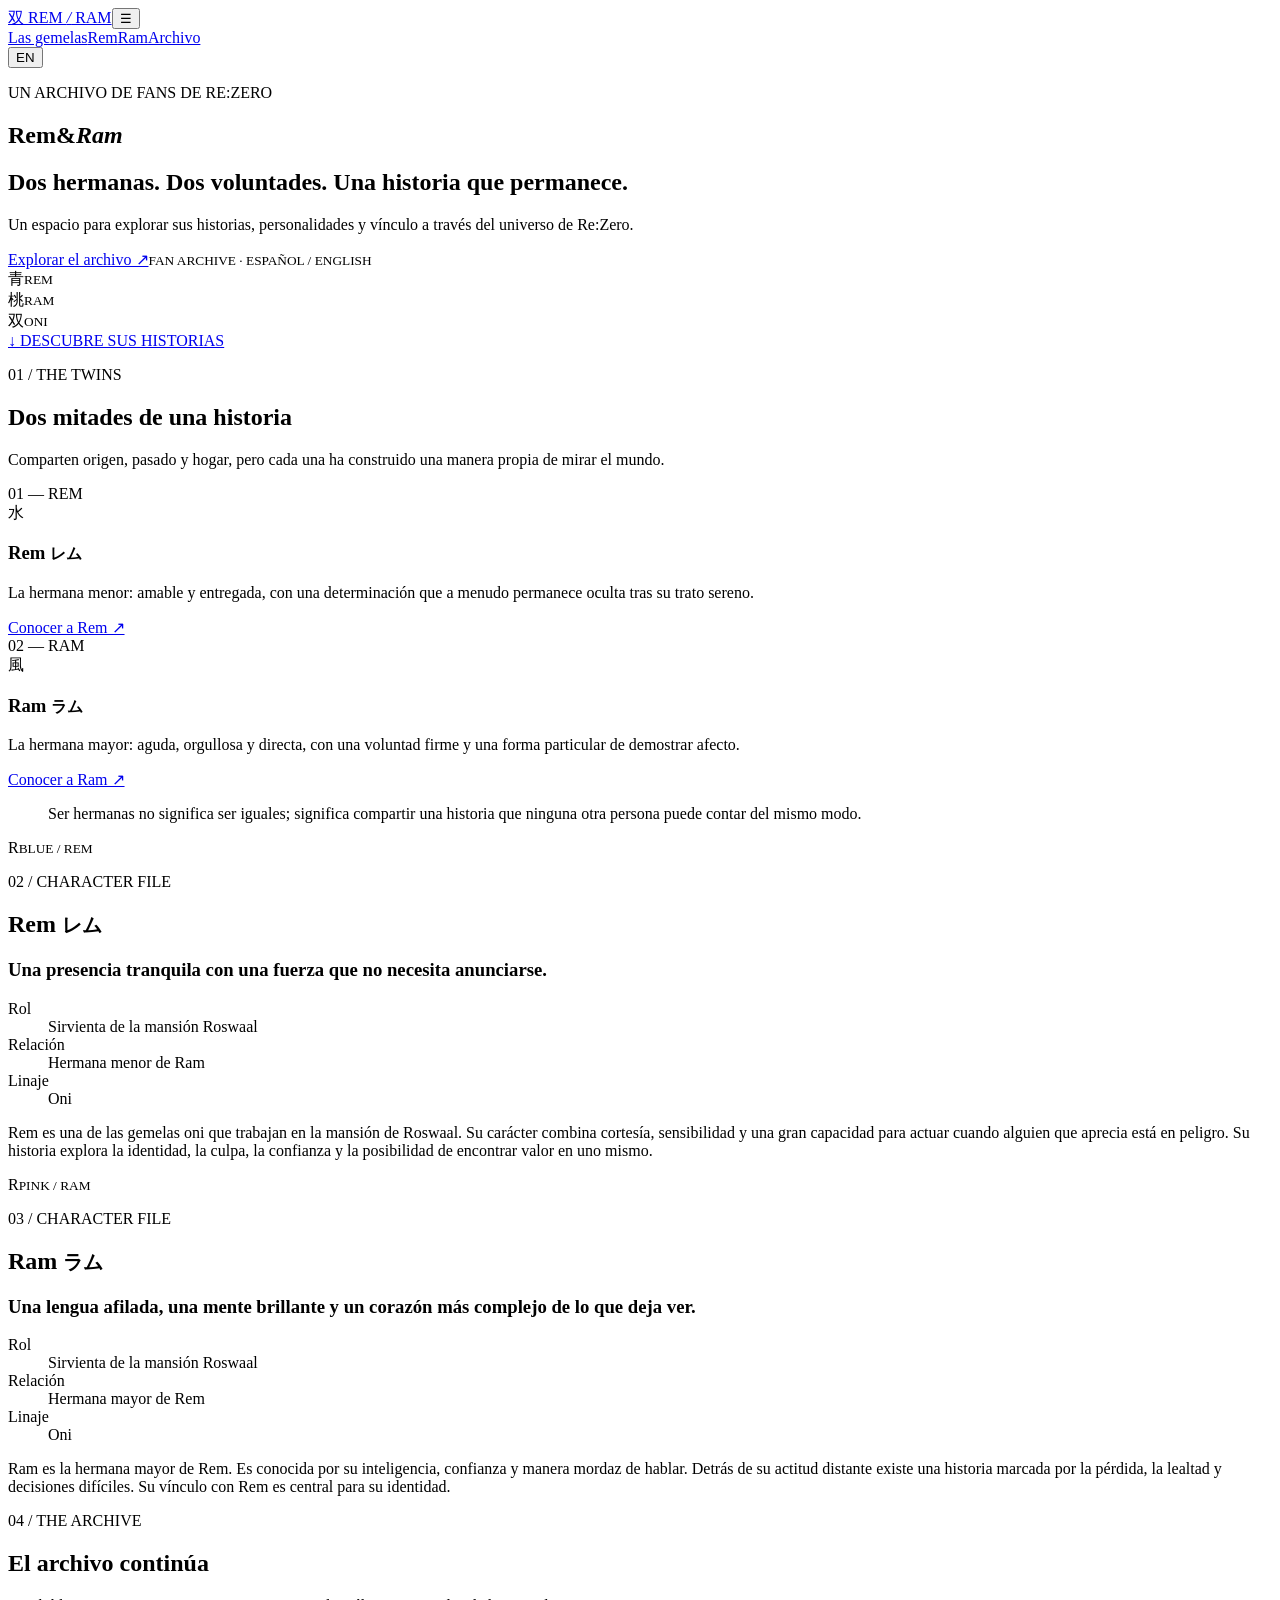
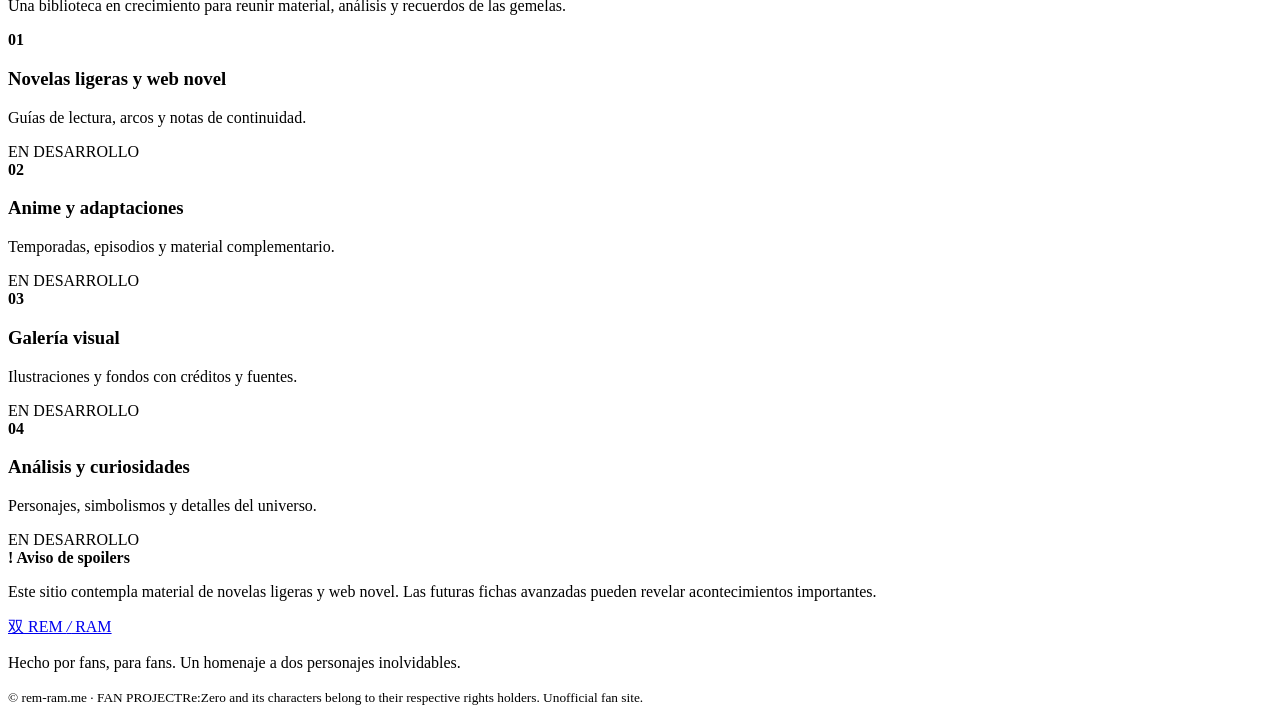
==== index.html @ db7c2905 "Build initial Rem & Ram fan archive: add index.html" ====
<!doctype html>
<html lang="es">
<head>
<meta charset="utf-8"><meta name="viewport" content="width=device-width,initial-scale=1">
<meta name="theme-color" content="#11121c"><meta name="description" content="Archivo de fans bilingüe dedicado a Rem y Ram de Re:Zero.">
<title>Rem & Ram — A Tale of Two Oni</title><link rel="stylesheet" href="assets/css/style.css">
</head>
<body>
<header class="site-header"><a class="logo" href="#inicio"><span>双</span> REM <i>/</i> RAM</a><button id="menuButton" class="menu-button" aria-expanded="false" aria-label="Abrir menú">☰</button><nav id="mainNav"><a href="#gemelas" data-es="Las gemelas" data-en="The twins">Las gemelas</a><a href="#rem">Rem</a><a href="#ram">Ram</a><a href="#archivo" data-es="Archivo" data-en="Archive">Archivo</a></nav><button id="languageButton" class="language">EN</button></header>
<main id="inicio">
<section class="hero wrap"><div class="hero-copy"><p class="eyebrow" data-es="UN ARCHIVO DE FANS DE RE:ZERO" data-en="A RE:ZERO FAN ARCHIVE">UN ARCHIVO DE FANS DE RE:ZERO</p><h1><span>Rem</span><b>&</b><em>Ram</em></h1><h2 data-es="Dos hermanas. Dos voluntades. Una historia que permanece." data-en="Two sisters. Two wills. One story that remains.">Dos hermanas. Dos voluntades. Una historia que permanece.</h2><p data-es="Un espacio para explorar sus historias, personalidades y vínculo a través del universo de Re:Zero." data-en="A place to explore their stories, personalities, and bond throughout the world of Re:Zero.">Un espacio para explorar sus historias, personalidades y vínculo a través del universo de Re:Zero.</p><a class="button" href="#gemelas" data-es="Explorar el archivo ↗" data-en="Explore the archive ↗">Explorar el archivo ↗</a><small>FAN ARCHIVE · ESPAÑOL / ENGLISH</small></div><div class="hero-art" aria-label="Composición abstracta azul y rosa"><div class="orb orb-blue">青<small>REM</small></div><div class="orb orb-pink">桃<small>RAM</small></div><div class="seal">双<small>ONI</small></div><span class="orbit"></span></div><a class="scroll" href="#gemelas">↓ <span data-es="DESCUBRE SUS HISTORIAS" data-en="DISCOVER THEIR STORIES">DESCUBRE SUS HISTORIAS</span></a></section>
<section id="gemelas" class="section wrap"><p class="eyebrow">01 / THE TWINS</p><h2 data-es="Dos mitades de una historia" data-en="Two halves of a story">Dos mitades de una historia</h2><p class="intro" data-es="Comparten origen, pasado y hogar, pero cada una ha construido una manera propia de mirar el mundo." data-en="They share an origin, a past, and a home, yet each has built her own way of seeing the world.">Comparten origen, pasado y hogar, pero cada una ha construido una manera propia de mirar el mundo.</p><div class="cards"><article class="character rem-card"><span class="number">01 — REM</span><div class="symbol">水</div><h3>Rem <small>レム</small></h3><p data-es="La hermana menor: amable y entregada, con una determinación que a menudo permanece oculta tras su trato sereno." data-en="The younger sister: kind and devoted, with a determination often hidden behind her calm manner.">La hermana menor: amable y entregada, con una determinación que a menudo permanece oculta tras su trato sereno.</p><a href="#rem" data-es="Conocer a Rem ↗" data-en="Meet Rem ↗">Conocer a Rem ↗</a></article><article class="character ram-card"><span class="number">02 — RAM</span><div class="symbol">風</div><h3>Ram <small>ラム</small></h3><p data-es="La hermana mayor: aguda, orgullosa y directa, con una voluntad firme y una forma particular de demostrar afecto." data-en="The elder sister: sharp, proud, and direct, with a firm will and a distinctive way of showing affection.">La hermana mayor: aguda, orgullosa y directa, con una voluntad firme y una forma particular de demostrar afecto.</p><a href="#ram" data-es="Conocer a Ram ↗" data-en="Meet Ram ↗">Conocer a Ram ↗</a></article></div><blockquote data-es="Ser hermanas no significa ser iguales; significa compartir una historia que ninguna otra persona puede contar del mismo modo." data-en="Being sisters does not mean being the same; it means sharing a story no one else can tell in quite the same way.">Ser hermanas no significa ser iguales; significa compartir una historia que ninguna otra persona puede contar del mismo modo.</blockquote></section>
<section id="rem" class="profile wrap"><div class="profile-art blue-art"><span>R</span><small>BLUE / REM</small></div><div><p class="eyebrow">02 / CHARACTER FILE</p><h2>Rem <small>レム</small></h2><h3 data-es="Una presencia tranquila con una fuerza que no necesita anunciarse." data-en="A quiet presence with a strength that needs no announcement.">Una presencia tranquila con una fuerza que no necesita anunciarse.</h3><dl><div><dt data-es="Rol" data-en="Role">Rol</dt><dd data-es="Sirvienta de la mansión Roswaal" data-en="Maid at the Roswaal mansion">Sirvienta de la mansión Roswaal</dd></div><div><dt data-es="Relación" data-en="Relation">Relación</dt><dd data-es="Hermana menor de Ram" data-en="Ram's younger sister">Hermana menor de Ram</dd></div><div><dt data-es="Linaje" data-en="Lineage">Linaje</dt><dd>Oni</dd></div></dl><p data-es="Rem es una de las gemelas oni que trabajan en la mansión de Roswaal. Su carácter combina cortesía, sensibilidad y una gran capacidad para actuar cuando alguien que aprecia está en peligro. Su historia explora la identidad, la culpa, la confianza y la posibilidad de encontrar valor en uno mismo." data-en="Rem is one of the oni twins working at the Roswaal mansion. Her nature combines courtesy, sensitivity, and the ability to act when someone she cares about is in danger. Her story explores identity, guilt, trust, and finding worth within oneself.">Rem es una de las gemelas oni que trabajan en la mansión de Roswaal. Su carácter combina cortesía, sensibilidad y una gran capacidad para actuar cuando alguien que aprecia está en peligro. Su historia explora la identidad, la culpa, la confianza y la posibilidad de encontrar valor en uno mismo.</p></div></section>
<section id="ram" class="profile reverse wrap"><div class="profile-art pink-art"><span>R</span><small>PINK / RAM</small></div><div><p class="eyebrow">03 / CHARACTER FILE</p><h2>Ram <small>ラム</small></h2><h3 data-es="Una lengua afilada, una mente brillante y un corazón más complejo de lo que deja ver." data-en="A sharp tongue, a brilliant mind, and a heart more complex than she lets on.">Una lengua afilada, una mente brillante y un corazón más complejo de lo que deja ver.</h3><dl><div><dt data-es="Rol" data-en="Role">Rol</dt><dd data-es="Sirvienta de la mansión Roswaal" data-en="Maid at the Roswaal mansion">Sirvienta de la mansión Roswaal</dd></div><div><dt data-es="Relación" data-en="Relation">Relación</dt><dd data-es="Hermana mayor de Rem" data-en="Rem's older sister">Hermana mayor de Rem</dd></div><div><dt data-es="Linaje" data-en="Lineage">Linaje</dt><dd>Oni</dd></div></dl><p data-es="Ram es la hermana mayor de Rem. Es conocida por su inteligencia, confianza y manera mordaz de hablar. Detrás de su actitud distante existe una historia marcada por la pérdida, la lealtad y decisiones difíciles. Su vínculo con Rem es central para su identidad." data-en="Ram is Rem's older sister. She is known for her intelligence, confidence, and biting way of speaking. Behind her distant attitude lies a story shaped by loss, loyalty, and difficult choices. Her bond with Rem is central to her identity.">Ram es la hermana mayor de Rem. Es conocida por su inteligencia, confianza y manera mordaz de hablar. Detrás de su actitud distante existe una historia marcada por la pérdida, la lealtad y decisiones difíciles. Su vínculo con Rem es central para su identidad.</p></div></section>
<section id="archivo" class="section archive wrap"><p class="eyebrow">04 / THE ARCHIVE</p><h2 data-es="El archivo continúa" data-en="The archive goes on">El archivo continúa</h2><p class="intro" data-es="Una biblioteca en crecimiento para reunir material, análisis y recuerdos de las gemelas." data-en="A growing library for material, analysis, and memories of the twins.">Una biblioteca en crecimiento para reunir material, análisis y recuerdos de las gemelas.</p><div class="archive-list"><article><b>01</b><div><h3 data-es="Novelas ligeras y web novel" data-en="Light novels & web novel">Novelas ligeras y web novel</h3><p data-es="Guías de lectura, arcos y notas de continuidad." data-en="Reading guides, story arcs, and continuity notes.">Guías de lectura, arcos y notas de continuidad.</p></div><span data-es="EN DESARROLLO" data-en="IN PROGRESS">EN DESARROLLO</span></article><article><b>02</b><div><h3 data-es="Anime y adaptaciones" data-en="Anime & adaptations">Anime y adaptaciones</h3><p data-es="Temporadas, episodios y material complementario." data-en="Seasons, episodes, and companion material.">Temporadas, episodios y material complementario.</p></div><span data-es="EN DESARROLLO" data-en="IN PROGRESS">EN DESARROLLO</span></article><article><b>03</b><div><h3 data-es="Galería visual" data-en="Visual gallery">Galería visual</h3><p data-es="Ilustraciones y fondos con créditos y fuentes." data-en="Illustrations and wallpapers with credits and sources.">Ilustraciones y fondos con créditos y fuentes.</p></div><span data-es="EN DESARROLLO" data-en="IN PROGRESS">EN DESARROLLO</span></article><article><b>04</b><div><h3 data-es="Análisis y curiosidades" data-en="Analysis & curiosities">Análisis y curiosidades</h3><p data-es="Personajes, simbolismos y detalles del universo." data-en="Characters, symbolism, and details from the series.">Personajes, simbolismos y detalles del universo.</p></div><span data-es="EN DESARROLLO" data-en="IN PROGRESS">EN DESARROLLO</span></article></div><aside class="spoiler"><strong>! <span data-es="Aviso de spoilers" data-en="Spoiler notice">Aviso de spoilers</span></strong><p data-es="Este sitio contempla material de novelas ligeras y web novel. Las futuras fichas avanzadas pueden revelar acontecimientos importantes." data-en="This site covers light novel and web novel material. Future in-depth entries may reveal major story events.">Este sitio contempla material de novelas ligeras y web novel. Las futuras fichas avanzadas pueden revelar acontecimientos importantes.</p></aside></section>
</main>
<footer><a class="logo" href="#inicio"><span>双</span> REM <i>/</i> RAM</a><p data-es="Hecho por fans, para fans. Un homenaje a dos personajes inolvidables." data-en="Made by fans, for fans. A tribute to two unforgettable characters.">Hecho por fans, para fans. Un homenaje a dos personajes inolvidables.</p><small>© <span id="year"></span> rem-ram.me · FAN PROJECT</small><small>Re:Zero and its characters belong to their respective rights holders. Unofficial fan site.</small></footer>
<script src="assets/js/main.js"></script>
</body></html>
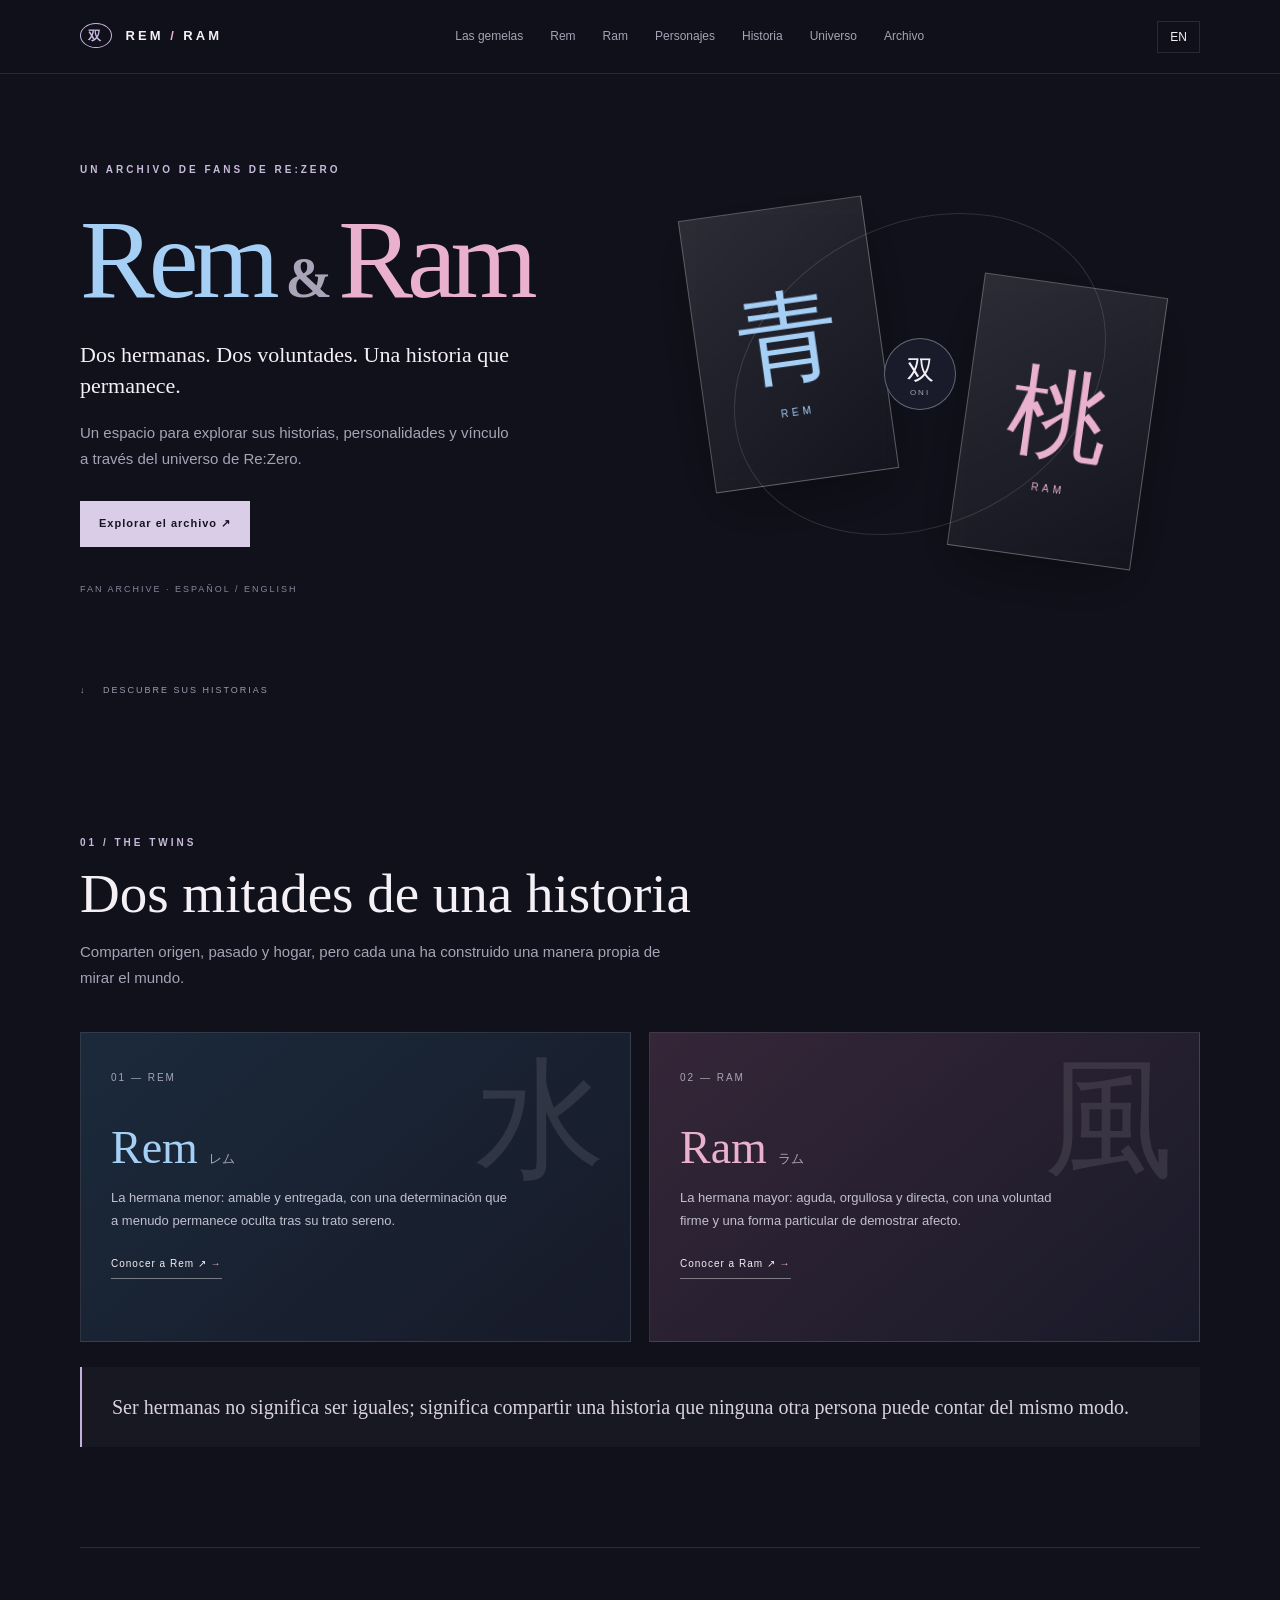
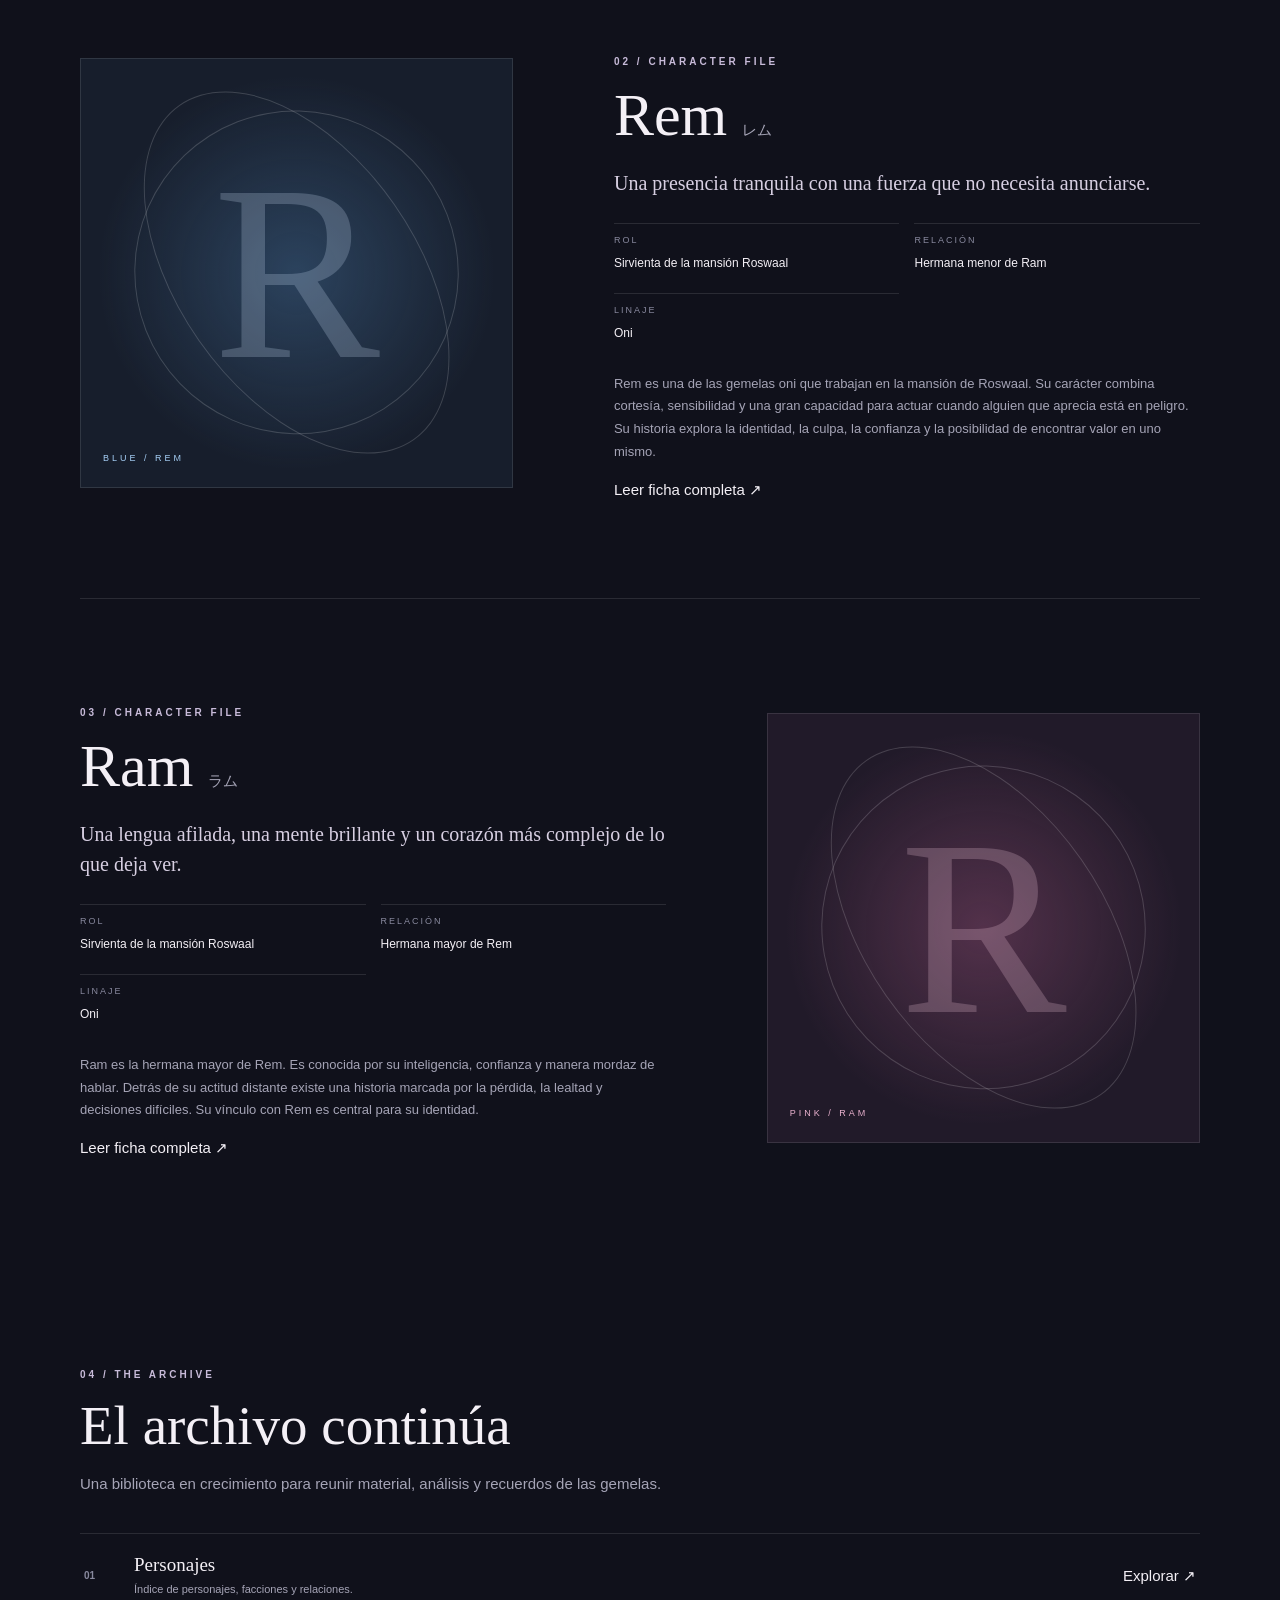
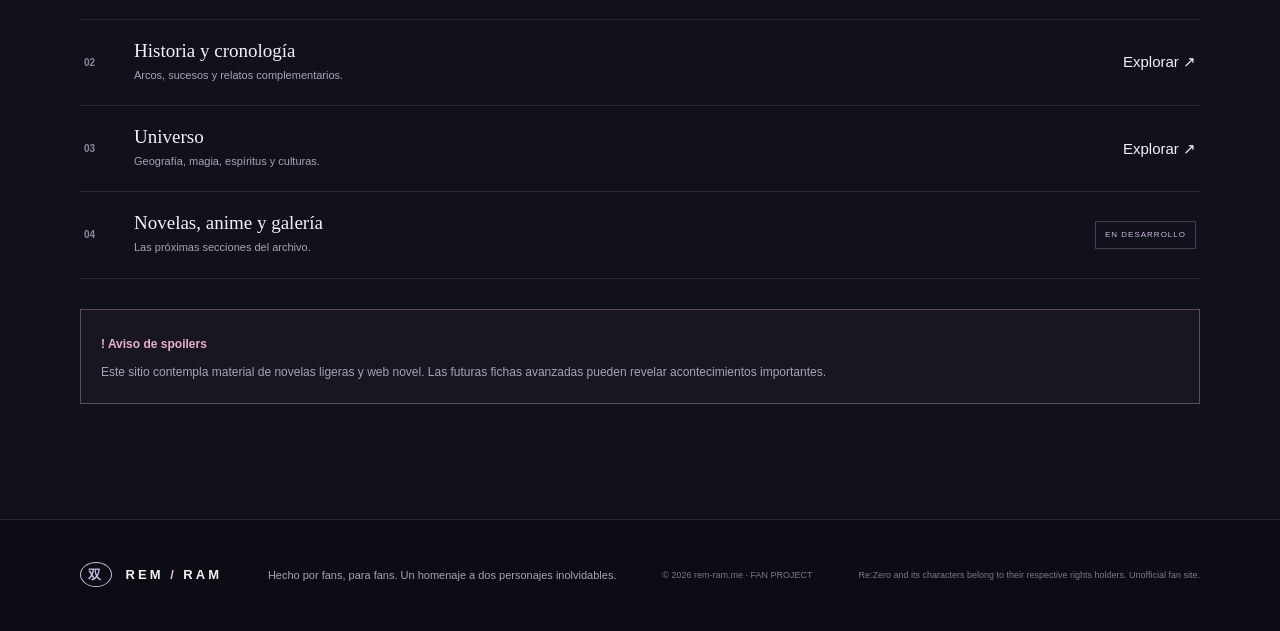
==== commit 976184b8: "Connect homepage to the expanded archive" ====
--- a/index.html
+++ b/index.html
@@ -1,19 +1,12 @@
 <!doctype html>
 <html lang="es">
-<head>
-<meta charset="utf-8"><meta name="viewport" content="width=device-width,initial-scale=1">
-<meta name="theme-color" content="#11121c"><meta name="description" content="Archivo de fans bilingüe dedicado a Rem y Ram de Re:Zero.">
-<title>Rem & Ram — A Tale of Two Oni</title><link rel="stylesheet" href="assets/css/style.css">
-</head>
+<head><meta charset="utf-8"><meta name="viewport" content="width=device-width,initial-scale=1"><meta name="theme-color" content="#11121c"><meta name="description" content="Archivo de fans bilingüe dedicado a Rem y Ram de Re:Zero."><title>Rem & Ram — A Tale of Two Oni</title><link rel="stylesheet" href="assets/css/style.css"></head>
 <body>
-<header class="site-header"><a class="logo" href="#inicio"><span>双</span> REM <i>/</i> RAM</a><button id="menuButton" class="menu-button" aria-expanded="false" aria-label="Abrir menú">☰</button><nav id="mainNav"><a href="#gemelas" data-es="Las gemelas" data-en="The twins">Las gemelas</a><a href="#rem">Rem</a><a href="#ram">Ram</a><a href="#archivo" data-es="Archivo" data-en="Archive">Archivo</a></nav><button id="languageButton" class="language">EN</button></header>
+<header class="site-header"><a class="logo" href="#inicio"><span>双</span> REM <i>/</i> RAM</a><button id="menuButton" class="menu-button" aria-expanded="false" aria-label="Abrir menú">☰</button><nav id="mainNav"><a href="#gemelas" data-es="Las gemelas" data-en="The twins">Las gemelas</a><a href="pages/rem.html">Rem</a><a href="pages/ram.html">Ram</a><a href="pages/characters.html" data-es="Personajes" data-en="Characters">Personajes</a><a href="pages/timeline.html" data-es="Historia" data-en="Story">Historia</a><a href="pages/universe.html" data-es="Universo" data-en="World">Universo</a><a href="#archivo" data-es="Archivo" data-en="Archive">Archivo</a></nav><button id="languageButton" class="language">EN</button></header>
 <main id="inicio">
 <section class="hero wrap"><div class="hero-copy"><p class="eyebrow" data-es="UN ARCHIVO DE FANS DE RE:ZERO" data-en="A RE:ZERO FAN ARCHIVE">UN ARCHIVO DE FANS DE RE:ZERO</p><h1><span>Rem</span><b>&</b><em>Ram</em></h1><h2 data-es="Dos hermanas. Dos voluntades. Una historia que permanece." data-en="Two sisters. Two wills. One story that remains.">Dos hermanas. Dos voluntades. Una historia que permanece.</h2><p data-es="Un espacio para explorar sus historias, personalidades y vínculo a través del universo de Re:Zero." data-en="A place to explore their stories, personalities, and bond throughout the world of Re:Zero.">Un espacio para explorar sus historias, personalidades y vínculo a través del universo de Re:Zero.</p><a class="button" href="#gemelas" data-es="Explorar el archivo ↗" data-en="Explore the archive ↗">Explorar el archivo ↗</a><small>FAN ARCHIVE · ESPAÑOL / ENGLISH</small></div><div class="hero-art" aria-label="Composición abstracta azul y rosa"><div class="orb orb-blue">青<small>REM</small></div><div class="orb orb-pink">桃<small>RAM</small></div><div class="seal">双<small>ONI</small></div><span class="orbit"></span></div><a class="scroll" href="#gemelas">↓ <span data-es="DESCUBRE SUS HISTORIAS" data-en="DISCOVER THEIR STORIES">DESCUBRE SUS HISTORIAS</span></a></section>
-<section id="gemelas" class="section wrap"><p class="eyebrow">01 / THE TWINS</p><h2 data-es="Dos mitades de una historia" data-en="Two halves of a story">Dos mitades de una historia</h2><p class="intro" data-es="Comparten origen, pasado y hogar, pero cada una ha construido una manera propia de mirar el mundo." data-en="They share an origin, a past, and a home, yet each has built her own way of seeing the world.">Comparten origen, pasado y hogar, pero cada una ha construido una manera propia de mirar el mundo.</p><div class="cards"><article class="character rem-card"><span class="number">01 — REM</span><div class="symbol">水</div><h3>Rem <small>レム</small></h3><p data-es="La hermana menor: amable y entregada, con una determinación que a menudo permanece oculta tras su trato sereno." data-en="The younger sister: kind and devoted, with a determination often hidden behind her calm manner.">La hermana menor: amable y entregada, con una determinación que a menudo permanece oculta tras su trato sereno.</p><a href="#rem" data-es="Conocer a Rem ↗" data-en="Meet Rem ↗">Conocer a Rem ↗</a></article><article class="character ram-card"><span class="number">02 — RAM</span><div class="symbol">風</div><h3>Ram <small>ラム</small></h3><p data-es="La hermana mayor: aguda, orgullosa y directa, con una voluntad firme y una forma particular de demostrar afecto." data-en="The elder sister: sharp, proud, and direct, with a firm will and a distinctive way of showing affection.">La hermana mayor: aguda, orgullosa y directa, con una voluntad firme y una forma particular de demostrar afecto.</p><a href="#ram" data-es="Conocer a Ram ↗" data-en="Meet Ram ↗">Conocer a Ram ↗</a></article></div><blockquote data-es="Ser hermanas no significa ser iguales; significa compartir una historia que ninguna otra persona puede contar del mismo modo." data-en="Being sisters does not mean being the same; it means sharing a story no one else can tell in quite the same way.">Ser hermanas no significa ser iguales; significa compartir una historia que ninguna otra persona puede contar del mismo modo.</blockquote></section>
-<section id="rem" class="profile wrap"><div class="profile-art blue-art"><span>R</span><small>BLUE / REM</small></div><div><p class="eyebrow">02 / CHARACTER FILE</p><h2>Rem <small>レム</small></h2><h3 data-es="Una presencia tranquila con una fuerza que no necesita anunciarse." data-en="A quiet presence with a strength that needs no announcement.">Una presencia tranquila con una fuerza que no necesita anunciarse.</h3><dl><div><dt data-es="Rol" data-en="Role">Rol</dt><dd data-es="Sirvienta de la mansión Roswaal" data-en="Maid at the Roswaal mansion">Sirvienta de la mansión Roswaal</dd></div><div><dt data-es="Relación" data-en="Relation">Relación</dt><dd data-es="Hermana menor de Ram" data-en="Ram's younger sister">Hermana menor de Ram</dd></div><div><dt data-es="Linaje" data-en="Lineage">Linaje</dt><dd>Oni</dd></div></dl><p data-es="Rem es una de las gemelas oni que trabajan en la mansión de Roswaal. Su carácter combina cortesía, sensibilidad y una gran capacidad para actuar cuando alguien que aprecia está en peligro. Su historia explora la identidad, la culpa, la confianza y la posibilidad de encontrar valor en uno mismo." data-en="Rem is one of the oni twins working at the Roswaal mansion. Her nature combines courtesy, sensitivity, and the ability to act when someone she cares about is in danger. Her story explores identity, guilt, trust, and finding worth within oneself.">Rem es una de las gemelas oni que trabajan en la mansión de Roswaal. Su carácter combina cortesía, sensibilidad y una gran capacidad para actuar cuando alguien que aprecia está en peligro. Su historia explora la identidad, la culpa, la confianza y la posibilidad de encontrar valor en uno mismo.</p></div></section>
-<section id="ram" class="profile reverse wrap"><div class="profile-art pink-art"><span>R</span><small>PINK / RAM</small></div><div><p class="eyebrow">03 / CHARACTER FILE</p><h2>Ram <small>ラム</small></h2><h3 data-es="Una lengua afilada, una mente brillante y un corazón más complejo de lo que deja ver." data-en="A sharp tongue, a brilliant mind, and a heart more complex than she lets on.">Una lengua afilada, una mente brillante y un corazón más complejo de lo que deja ver.</h3><dl><div><dt data-es="Rol" data-en="Role">Rol</dt><dd data-es="Sirvienta de la mansión Roswaal" data-en="Maid at the Roswaal mansion">Sirvienta de la mansión Roswaal</dd></div><div><dt data-es="Relación" data-en="Relation">Relación</dt><dd data-es="Hermana mayor de Rem" data-en="Rem's older sister">Hermana mayor de Rem</dd></div><div><dt data-es="Linaje" data-en="Lineage">Linaje</dt><dd>Oni</dd></div></dl><p data-es="Ram es la hermana mayor de Rem. Es conocida por su inteligencia, confianza y manera mordaz de hablar. Detrás de su actitud distante existe una historia marcada por la pérdida, la lealtad y decisiones difíciles. Su vínculo con Rem es central para su identidad." data-en="Ram is Rem's older sister. She is known for her intelligence, confidence, and biting way of speaking. Behind her distant attitude lies a story shaped by loss, loyalty, and difficult choices. Her bond with Rem is central to her identity.">Ram es la hermana mayor de Rem. Es conocida por su inteligencia, confianza y manera mordaz de hablar. Detrás de su actitud distante existe una historia marcada por la pérdida, la lealtad y decisiones difíciles. Su vínculo con Rem es central para su identidad.</p></div></section>
-<section id="archivo" class="section archive wrap"><p class="eyebrow">04 / THE ARCHIVE</p><h2 data-es="El archivo continúa" data-en="The archive goes on">El archivo continúa</h2><p class="intro" data-es="Una biblioteca en crecimiento para reunir material, análisis y recuerdos de las gemelas." data-en="A growing library for material, analysis, and memories of the twins.">Una biblioteca en crecimiento para reunir material, análisis y recuerdos de las gemelas.</p><div class="archive-list"><article><b>01</b><div><h3 data-es="Novelas ligeras y web novel" data-en="Light novels & web novel">Novelas ligeras y web novel</h3><p data-es="Guías de lectura, arcos y notas de continuidad." data-en="Reading guides, story arcs, and continuity notes.">Guías de lectura, arcos y notas de continuidad.</p></div><span data-es="EN DESARROLLO" data-en="IN PROGRESS">EN DESARROLLO</span></article><article><b>02</b><div><h3 data-es="Anime y adaptaciones" data-en="Anime & adaptations">Anime y adaptaciones</h3><p data-es="Temporadas, episodios y material complementario." data-en="Seasons, episodes, and companion material.">Temporadas, episodios y material complementario.</p></div><span data-es="EN DESARROLLO" data-en="IN PROGRESS">EN DESARROLLO</span></article><article><b>03</b><div><h3 data-es="Galería visual" data-en="Visual gallery">Galería visual</h3><p data-es="Ilustraciones y fondos con créditos y fuentes." data-en="Illustrations and wallpapers with credits and sources.">Ilustraciones y fondos con créditos y fuentes.</p></div><span data-es="EN DESARROLLO" data-en="IN PROGRESS">EN DESARROLLO</span></article><article><b>04</b><div><h3 data-es="Análisis y curiosidades" data-en="Analysis & curiosities">Análisis y curiosidades</h3><p data-es="Personajes, simbolismos y detalles del universo." data-en="Characters, symbolism, and details from the series.">Personajes, simbolismos y detalles del universo.</p></div><span data-es="EN DESARROLLO" data-en="IN PROGRESS">EN DESARROLLO</span></article></div><aside class="spoiler"><strong>! <span data-es="Aviso de spoilers" data-en="Spoiler notice">Aviso de spoilers</span></strong><p data-es="Este sitio contempla material de novelas ligeras y web novel. Las futuras fichas avanzadas pueden revelar acontecimientos importantes." data-en="This site covers light novel and web novel material. Future in-depth entries may reveal major story events.">Este sitio contempla material de novelas ligeras y web novel. Las futuras fichas avanzadas pueden revelar acontecimientos importantes.</p></aside></section>
-</main>
-<footer><a class="logo" href="#inicio"><span>双</span> REM <i>/</i> RAM</a><p data-es="Hecho por fans, para fans. Un homenaje a dos personajes inolvidables." data-en="Made by fans, for fans. A tribute to two unforgettable characters.">Hecho por fans, para fans. Un homenaje a dos personajes inolvidables.</p><small>© <span id="year"></span> rem-ram.me · FAN PROJECT</small><small>Re:Zero and its characters belong to their respective rights holders. Unofficial fan site.</small></footer>
-<script src="assets/js/main.js"></script>
-</body></html>+<section id="gemelas" class="section wrap"><p class="eyebrow">01 / THE TWINS</p><h2 data-es="Dos mitades de una historia" data-en="Two halves of a story">Dos mitades de una historia</h2><p class="intro" data-es="Comparten origen, pasado y hogar, pero cada una ha construido una manera propia de mirar el mundo." data-en="They share an origin, a past, and a home, yet each has built her own way of seeing the world.">Comparten origen, pasado y hogar, pero cada una ha construido una manera propia de mirar el mundo.</p><div class="cards"><article class="character rem-card"><span class="number">01 — REM</span><div class="symbol">水</div><h3>Rem <small>レム</small></h3><p data-es="La hermana menor: amable y entregada, con una determinación que a menudo permanece oculta tras su trato sereno." data-en="The younger sister: kind and devoted, with a determination often hidden behind her calm manner.">La hermana menor: amable y entregada, con una determinación que a menudo permanece oculta tras su trato sereno.</p><a href="pages/rem.html" data-es="Conocer a Rem ↗" data-en="Meet Rem ↗">Conocer a Rem ↗</a></article><article class="character ram-card"><span class="number">02 — RAM</span><div class="symbol">風</div><h3>Ram <small>ラム</small></h3><p data-es="La hermana mayor: aguda, orgullosa y directa, con una voluntad firme y una forma particular de demostrar afecto." data-en="The elder sister: sharp, proud, and direct, with a firm will and a distinctive way of showing affection.">La hermana mayor: aguda, orgullosa y directa, con una voluntad firme y una forma particular de demostrar afecto.</p><a href="pages/ram.html" data-es="Conocer a Ram ↗" data-en="Meet Ram ↗">Conocer a Ram ↗</a></article></div><blockquote data-es="Ser hermanas no significa ser iguales; significa compartir una historia que ninguna otra persona puede contar del mismo modo." data-en="Being sisters does not mean being the same; it means sharing a story no one else can tell in quite the same way.">Ser hermanas no significa ser iguales; significa compartir una historia que ninguna otra persona puede contar del mismo modo.</blockquote></section>
+<section id="rem" class="profile wrap"><div class="profile-art blue-art"><span>R</span><small>BLUE / REM</small></div><div><p class="eyebrow">02 / CHARACTER FILE</p><h2>Rem <small>レム</small></h2><h3 data-es="Una presencia tranquila con una fuerza que no necesita anunciarse." data-en="A quiet presence with a strength that needs no announcement.">Una presencia tranquila con una fuerza que no necesita anunciarse.</h3><dl><div><dt data-es="Rol" data-en="Role">Rol</dt><dd data-es="Sirvienta de la mansión Roswaal" data-en="Maid at the Roswaal mansion">Sirvienta de la mansión Roswaal</dd></div><div><dt data-es="Relación" data-en="Relation">Relación</dt><dd data-es="Hermana menor de Ram" data-en="Ram's younger sister">Hermana menor de Ram</dd></div><div><dt data-es="Linaje" data-en="Lineage">Linaje</dt><dd>Oni</dd></div></dl><p data-es="Rem es una de las gemelas oni que trabajan en la mansión de Roswaal. Su carácter combina cortesía, sensibilidad y una gran capacidad para actuar cuando alguien que aprecia está en peligro. Su historia explora la identidad, la culpa, la confianza y la posibilidad de encontrar valor en uno mismo." data-en="Rem is one of the oni twins working at the Roswaal mansion. Her nature combines courtesy, sensitivity, and the ability to act when someone she cares about is in danger. Her story explores identity, guilt, trust, and finding worth within oneself.">Rem es una de las gemelas oni que trabajan en la mansión de Roswaal. Su carácter combina cortesía, sensibilidad y una gran capacidad para actuar cuando alguien que aprecia está en peligro. Su historia explora la identidad, la culpa, la confianza y la posibilidad de encontrar valor en uno mismo.</p><a href="pages/rem.html" class="back-link" data-es="Leer ficha completa ↗" data-en="Read full profile ↗">Leer ficha completa ↗</a></div></section>
+<section id="ram" class="profile reverse wrap"><div class="profile-art pink-art"><span>R</span><small>PINK / RAM</small></div><div><p class="eyebrow">03 / CHARACTER FILE</p><h2>Ram <small>ラム</small></h2><h3 data-es="Una lengua afilada, una mente brillante y un corazón más complejo de lo que deja ver." data-en="A sharp tongue, a brilliant mind, and a heart more complex than she lets on.">Una lengua afilada, una mente brillante y un corazón más complejo de lo que deja ver.</h3><dl><div><dt data-es="Rol" data-en="Role">Rol</dt><dd data-es="Sirvienta de la mansión Roswaal" data-en="Maid at the Roswaal mansion">Sirvienta de la mansión Roswaal</dd></div><div><dt data-es="Relación" data-en="Relation">Relación</dt><dd data-es="Hermana mayor de Rem" data-en="Rem's older sister">Hermana mayor de Rem</dd></div><div><dt data-es="Linaje" data-en="Lineage">Linaje</dt><dd>Oni</dd></div></dl><p data-es="Ram es la hermana mayor de Rem. Es conocida por su inteligencia, confianza y manera mordaz de hablar. Detrás de su actitud distante existe una historia marcada por la pérdida, la lealtad y decisiones difíciles. Su vínculo con Rem es central para su identidad." data-en="Ram is Rem's older sister. She is known for her intelligence, confidence, and biting way of speaking. Behind her distant attitude lies a story shaped by loss, loyalty, and difficult choices. Her bond with Rem is central to her identity.">Ram es la hermana mayor de Rem. Es conocida por su inteligencia, confianza y manera mordaz de hablar. Detrás de su actitud distante existe una historia marcada por la pérdida, la lealtad y decisiones difíciles. Su vínculo con Rem es central para su identidad.</p><a href="pages/ram.html" class="back-link" data-es="Leer ficha completa ↗" data-en="Read full profile ↗">Leer ficha completa ↗</a></div></section>
+<section id="archivo" class="section archive wrap"><p class="eyebrow">04 / THE ARCHIVE</p><h2 data-es="El archivo continúa" data-en="The archive goes on">El archivo continúa</h2><p class="intro" data-es="Una biblioteca en crecimiento para reunir material, análisis y recuerdos de las gemelas." data-en="A growing library for material, analysis, and memories of the twins.">Una biblioteca en crecimiento para reunir material, análisis y recuerdos de las gemelas.</p><div class="archive-list"><article><b>01</b><div><h3 data-es="Personajes" data-en="Characters">Personajes</h3><p data-es="Índice de personajes, facciones y relaciones." data-en="Character directory, factions, and relationships.">Índice de personajes, facciones y relaciones.</p></div><a href="pages/characters.html" data-es="Explorar ↗" data-en="Explore ↗">Explorar ↗</a></article><article><b>02</b><div><h3 data-es="Historia y cronología" data-en="Story & timeline">Historia y cronología</h3><p data-es="Arcos, sucesos y relatos complementarios." data-en="Story arcs, events, and side stories.">Arcos, sucesos y relatos complementarios.</p></div><a href="pages/timeline.html" data-es="Explorar ↗" data-en="Explore ↗">Explorar ↗</a></article><article><b>03</b><div><h3 data-es="Universo" data-en="World guide">Universo</h3><p data-es="Geografía, magia, espíritus y culturas." data-en="Geography, magic, spirits, and cultures.">Geografía, magia, espíritus y culturas.</p></div><a href="pages/universe.html" data-es="Explorar ↗" data-en="Explore ↗">Explorar ↗</a></article><article><b>04</b><div><h3 data-es="Novelas, anime y galería" data-en="Novels, anime & gallery">Novelas, anime y galería</h3><p data-es="Las próximas secciones del archivo." data-en="The next sections of the archive.">Las próximas secciones del archivo.</p></div><span data-es="EN DESARROLLO" data-en="IN PROGRESS">EN DESARROLLO</span></article></div><aside class="spoiler"><strong>! <span data-es="Aviso de spoilers" data-en="Spoiler notice">Aviso de spoilers</span></strong><p data-es="Este sitio contempla material de novelas ligeras y web novel. Las futuras fichas avanzadas pueden revelar acontecimientos importantes." data-en="This site covers light novel and web novel material. Future in-depth entries may reveal major story events.">Este sitio contempla material de novelas ligeras y web novel. Las futuras fichas avanzadas pueden revelar acontecimientos importantes.</p></aside></section>
+</main><footer><a class="logo" href="#inicio"><span>双</span> REM <i>/</i> RAM</a><p data-es="Hecho por fans, para fans. Un homenaje a dos personajes inolvidables." data-en="Made by fans, for fans. A tribute to two unforgettable characters.">Hecho por fans, para fans. Un homenaje a dos personajes inolvidables.</p><small>© <span id="year"></span> rem-ram.me · FAN PROJECT</small><small>Re:Zero and its characters belong to their respective rights holders. Unofficial fan site.</small></footer><script src="assets/js/main.js"></script></body></html>
--- a/assets/css/style.css
+++ b/assets/css/style.css
@@ -0,0 +1 @@
+:root{--bg:#10111b;--panel:#191c2b;--text:#f4f0f6;--muted:#a5a4b6;--line:#ffffff1c;--blue:#a6cff6;--pink:#e9b1ce;--serif:Georgia,'Times New Roman',serif;--sans:Arial,sans-serif}*{box-sizing:border-box}html{scroll-behavior:smooth;scroll-padding-top:90px}body{margin:0;background:var(--bg);color:var(--text);font:15px/1.75 var(--sans)}a{color:inherit;text-decoration:none}.wrap{width:min(1120px,calc(100% - 44px));margin:auto}.site-header{height:74px;position:sticky;top:0;z-index:5;display:flex;align-items:center;justify-content:space-between;padding:0 max(22px,calc((100vw - 1120px)/2));background:#10111beF;border-bottom:1px solid var(--line);backdrop-filter:blur(16px)}.logo{font-size:13px;font-weight:bold;letter-spacing:3px}.logo span{color:#c9b8e0;border:1px solid #c9b8e0;border-radius:50%;padding:4px 7px;margin-right:7px}.logo i{color:var(--pink);font-style:normal}.site-header nav{display:flex;gap:27px}.site-header nav a,.language{font-size:12px;color:var(--muted)}.language,.menu-button{background:none;border:1px solid var(--line);padding:8px 12px;color:var(--text);cursor:pointer}.menu-button{display:none}.hero{min-height:650px;display:grid;grid-template-columns:1fr 1fr;align-items:center;position:relative;padding-top:50px;padding-bottom:100px}.eyebrow{font-size:10px;letter-spacing:3px;color:#c8bbd9;font-weight:bold}.hero h1{font:clamp(64px,9vw,112px)/1 var(--serif);letter-spacing:-6px;margin:25px 0}.hero h1 span{color:var(--blue)}.hero h1 b{font-size:.5em;color:#aaa4b9;padding:0 12px}.hero h1 em{font-style:normal;color:var(--pink)}.hero h2{font:22px/1.4 var(--serif);max-width:430px}.hero-copy>p:not(.eyebrow){color:var(--muted);max-width:440px}.button{display:inline-block;background:#d9cde8;color:#171522;padding:13px 19px;font-size:11px;font-weight:bold;letter-spacing:1px;margin-top:14px}.hero-copy>small{display:block;color:#85869b;font-size:9px;letter-spacing:2px;margin-top:35px}.hero-art{height:440px;position:relative;display:grid;place-items:center}.orb{position:absolute;width:185px;height:275px;border:1px solid #ffffff45;display:flex;align-items:center;justify-content:center;flex-direction:column;font:100px var(--serif);background:linear-gradient(145deg,#ffffff1c,#ffffff03);backdrop-filter:blur(8px);box-shadow:0 20px 60px #0005}.orb small{font:10px var(--sans);letter-spacing:4px}.orb-blue{color:var(--blue);left:10%;top:12%;transform:rotate(-8deg)}.orb-pink{color:var(--pink);right:9%;bottom:8%;transform:rotate(8deg)}.seal{z-index:2;width:72px;height:72px;border-radius:50%;display:grid;place-content:center;text-align:center;background:#191b2b;border:1px solid #ffffff55;font:27px var(--serif)}.seal small{font:8px var(--sans);letter-spacing:2px;color:var(--muted)}.orbit{position:absolute;width:390px;height:300px;border:1px solid #ffffff20;border-radius:50%;transform:rotate(-28deg)}.scroll{position:absolute;bottom:25px;left:0;font-size:9px;letter-spacing:2px;color:#9b9bad}.scroll span{padding-left:12px}.section{padding:100px 0}.section h2,.profile h2{font:clamp(36px,5vw,55px)/1.1 var(--serif);margin:12px 0}.intro{color:var(--muted);max-width:600px}.cards{display:grid;grid-template-columns:1fr 1fr;gap:18px;margin-top:40px}.character{position:relative;min-height:310px;padding:30px;border:1px solid var(--line);background:linear-gradient(140deg,#1b2a3b,#171a28);overflow:hidden}.ram-card{background:linear-gradient(140deg,#352638,#191a29)}.number{font-size:10px;letter-spacing:2px;color:var(--muted)}.symbol{position:absolute;right:25px;top:0;font:130px var(--serif);opacity:.1}.character h3{font:46px var(--serif);color:var(--blue);margin:32px 0 0}.ram-card h3{color:var(--pink)}.character h3 small{font:13px var(--sans);color:var(--muted)}.character p{font-size:13px;color:#c1c0ce;max-width:400px}.character a{display:inline-block;margin-top:10px;border-bottom:1px solid #ffffff66;padding-bottom:5px;font-size:10px;letter-spacing:1px}.character a:after{content:' →';color:var(--pink)}blockquote{border-left:2px solid #c5b2db;background:#ffffff08;margin:25px 0 0;padding:25px 30px;font:20px/1.5 var(--serif);color:#d8d1e2}.profile{display:grid;grid-template-columns:.85fr 1.15fr;gap:9%;align-items:center;padding:95px 0;border-top:1px solid var(--line)}.profile.reverse{grid-template-columns:1.15fr .85fr}.profile.reverse .profile-art{order:2}.profile-art{height:430px;display:grid;place-items:center;position:relative;overflow:hidden;border:1px solid var(--line);background:radial-gradient(ellipse,#4f83b55c,transparent 65%),#171e2c}.pink-art{background:radial-gradient(ellipse,#b75f8e55,transparent 65%),#211a29}.profile-art:before,.profile-art:after{content:'';position:absolute;width:75%;height:75%;border:1px solid #ffffff2b;border-radius:50%;transform:rotate(35deg)}.profile-art:after{width:55%;height:95%;transform:rotate(-35deg)}.profile-art span{font:250px var(--serif);color:#d4e6ff38}.pink-art span{color:#ffd8e938}.profile-art small{position:absolute;bottom:20px;left:22px;letter-spacing:3px;color:var(--blue);font-size:9px}.pink-art small{color:var(--pink)}.profile h2{font-size:60px}.profile h2 small{font:15px var(--sans);color:var(--muted)}.profile h3{font:20px/1.5 var(--serif);color:#d7cfe2}.profile p:not(.eyebrow){font-size:13px;color:var(--muted)}dl{display:grid;grid-template-columns:1fr 1fr;gap:15px;margin:25px 0}dl div{border-top:1px solid var(--line);padding-top:9px}dt{font-size:9px;color:#88899e;text-transform:uppercase;letter-spacing:2px}dd{margin:4px 0;font-size:12px}.archive{padding-bottom:115px}.archive-list{border-top:1px solid var(--line);margin-top:35px}.archive-list article{display:grid;grid-template-columns:35px 1fr auto;gap:15px;align-items:center;padding:20px 4px;border-bottom:1px solid var(--line)}.archive-list article>b{color:#88899e;font-size:10px}.archive-list h3{font:19px var(--serif);margin:0}.archive-list p{font-size:11px;color:var(--muted);margin:4px 0 0}.archive-list article>span{font-size:8px;letter-spacing:1px;color:#d2b9df;border:1px solid #d2b9df44;padding:6px 9px}.spoiler{margin-top:30px;border:1px solid #e9b1ce55;padding:20px;background:#e9b1ce08}.spoiler strong{font-size:12px;color:var(--pink)}.spoiler p{font-size:12px;color:var(--muted);margin:6px 0 0}footer{border-top:1px solid var(--line);background:#0c0d14;padding:35px max(22px,calc((100vw - 1120px)/2));display:flex;flex-wrap:wrap;align-items:center;justify-content:space-between;gap:15px}footer p{color:var(--muted);font-size:11px}footer small{font-size:9px;color:#77788c}@media(max-width:700px){.site-header{height:65px;padding:0 18px}.menu-button{display:block}.site-header nav{display:none;position:absolute;top:65px;left:0;right:0;background:#171827;padding:20px;flex-direction:column;gap:15px}.site-header nav.open{display:flex}.hero{display:block;padding-top:75px;min-height:0}.hero-art{height:350px;margin-top:25px}.orb{width:145px;height:220px;font-size:75px}.orbit{width:310px;height:250px}.scroll{bottom:20px}.section{padding:75px 0}.cards{grid-template-columns:1fr}.profile,.profile.reverse{grid-template-columns:1fr;gap:25px;padding:70px 0}.profile.reverse .profile-art{order:0}.profile-art{height:330px}.archive-list article{grid-template-columns:25px 1fr}.archive-list article>span{grid-column:2;justify-self:start}.profile h2{font-size:50px}footer{align-items:flex-start;flex-direction:column}}@media(prefers-reduced-motion:reduce){html{scroll-behavior:auto}}
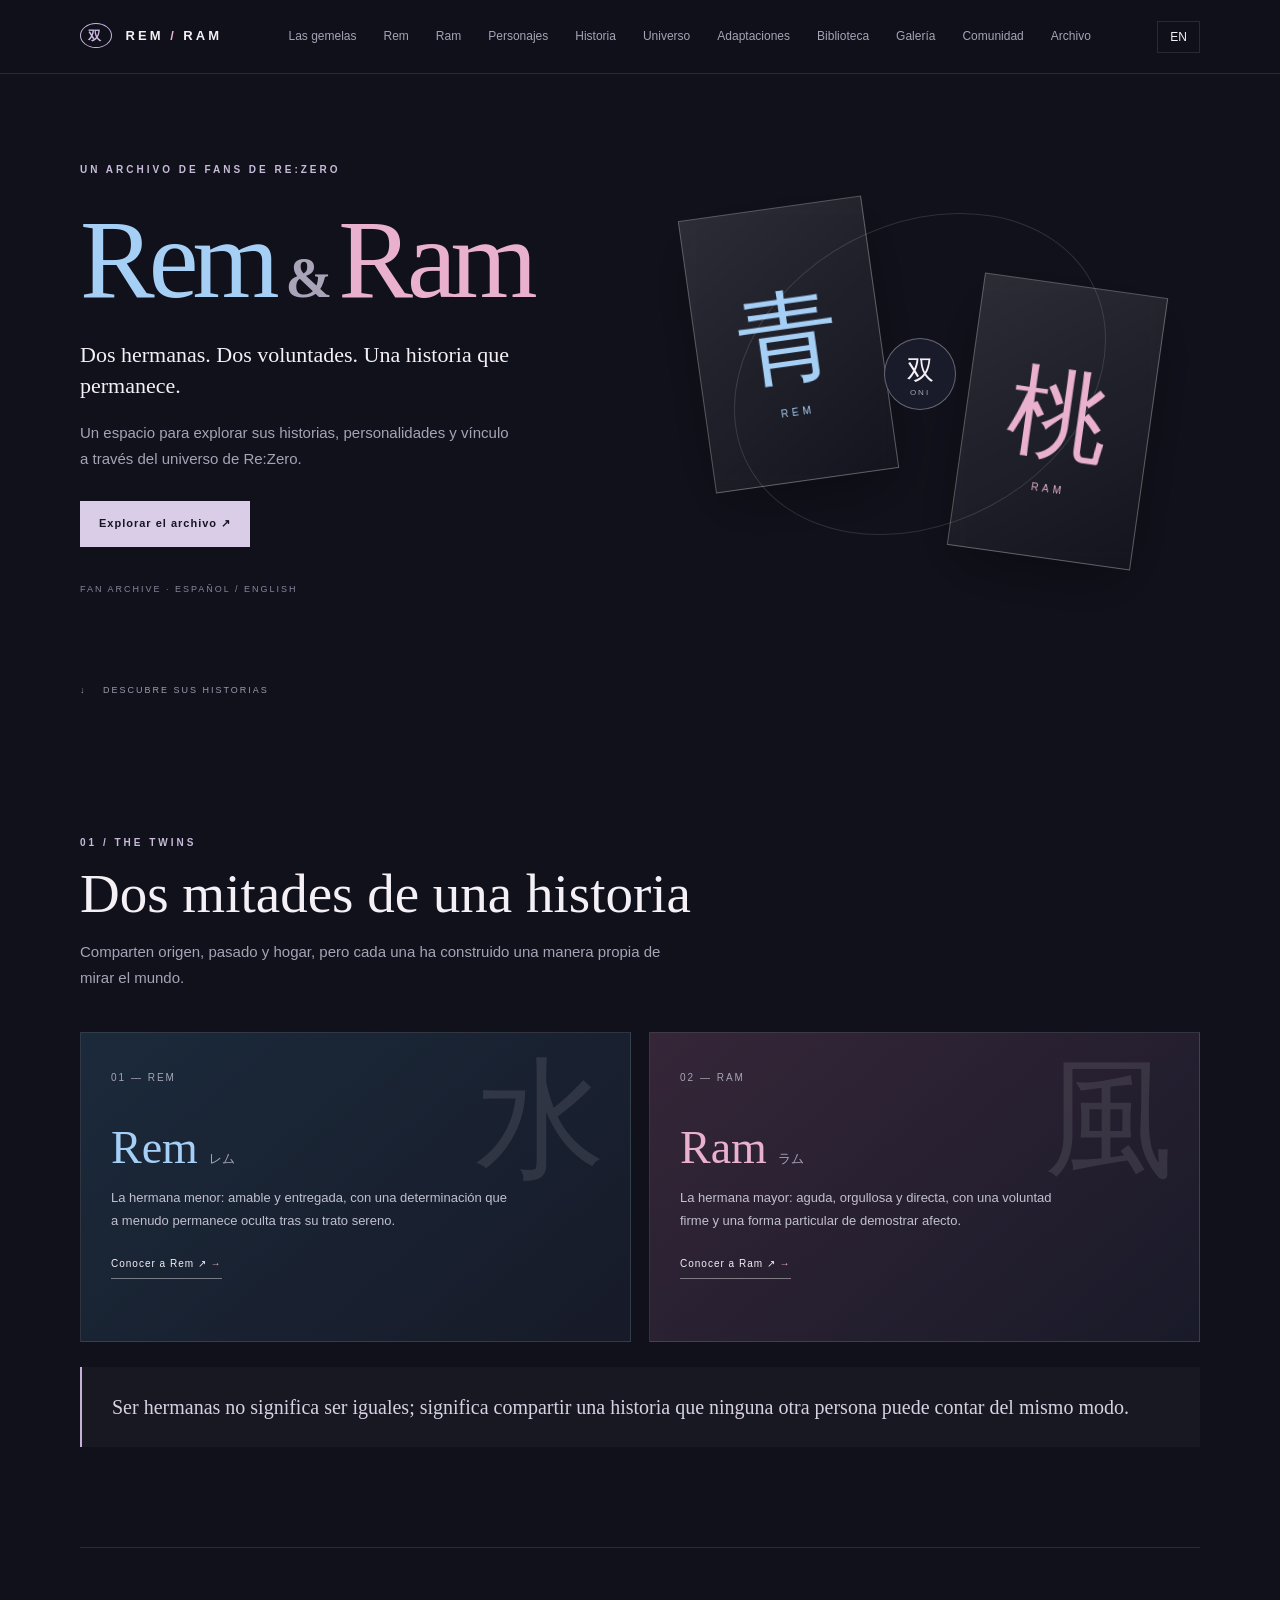
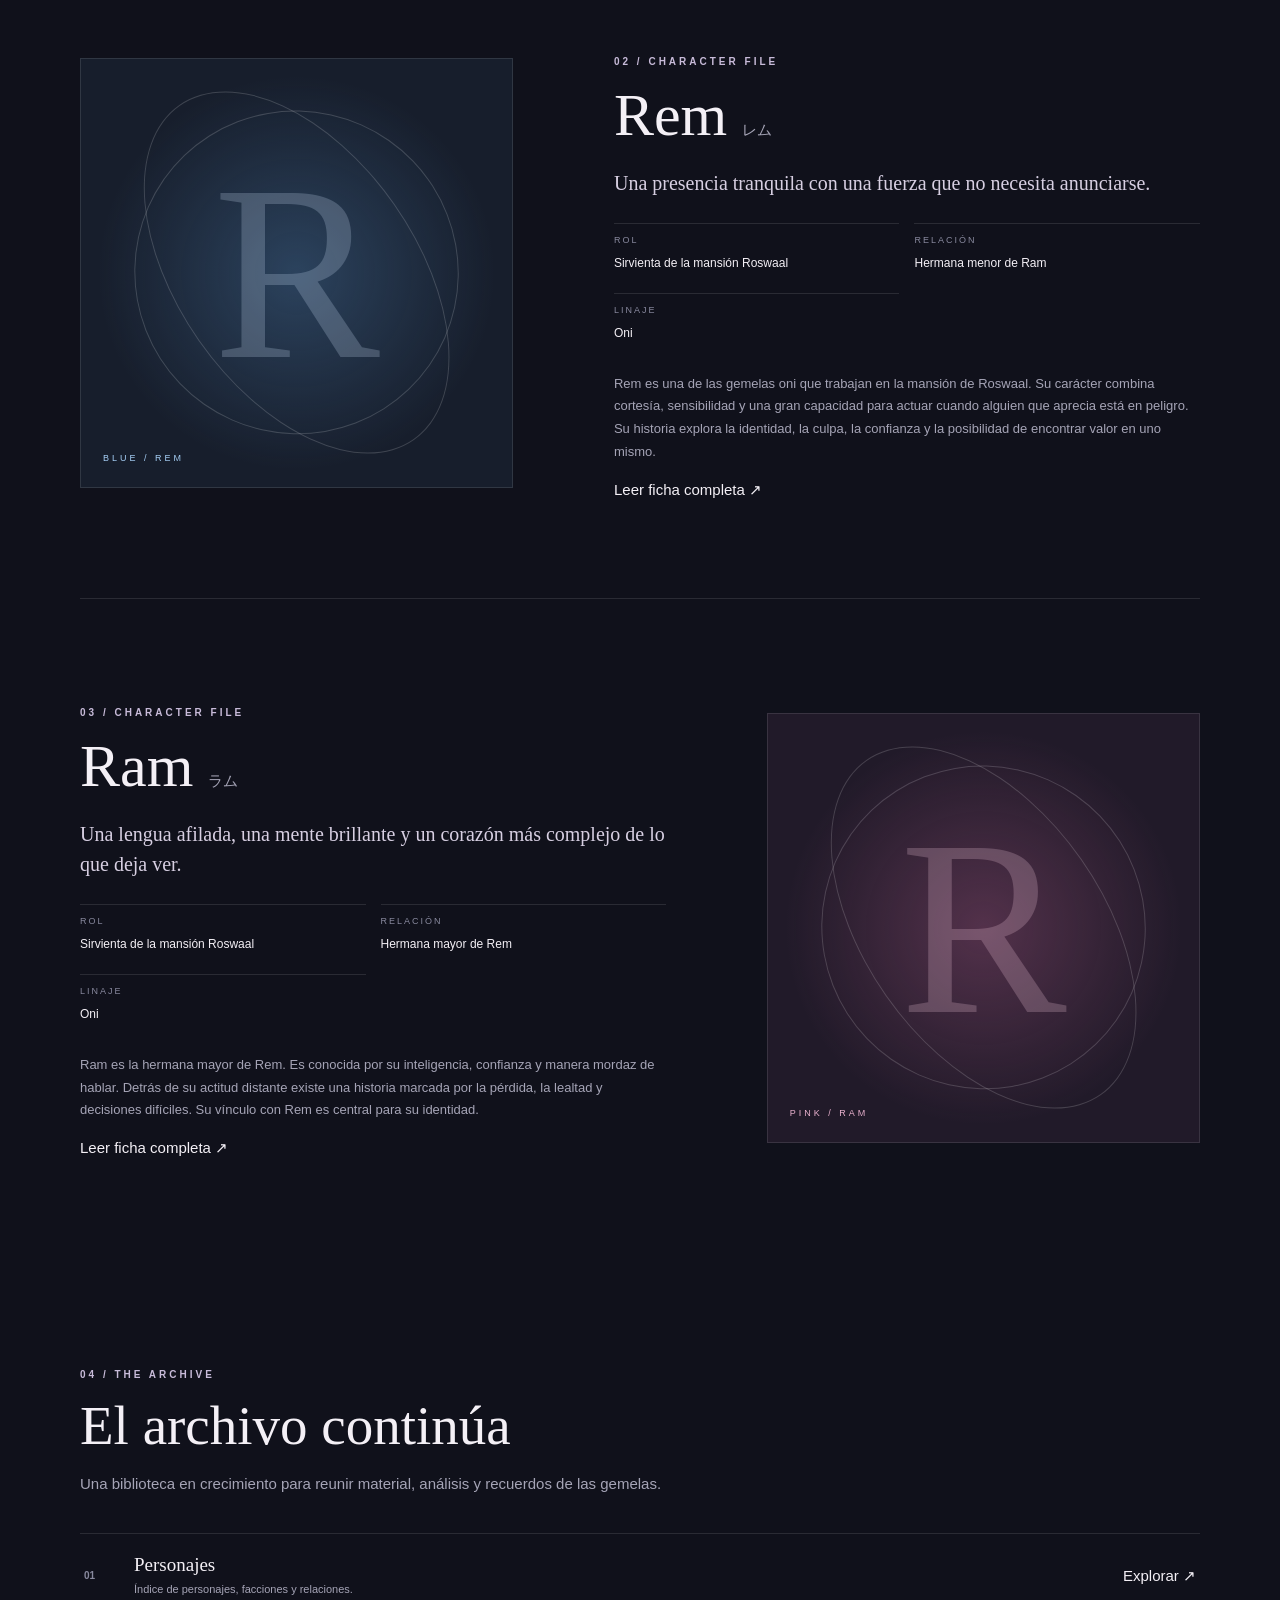
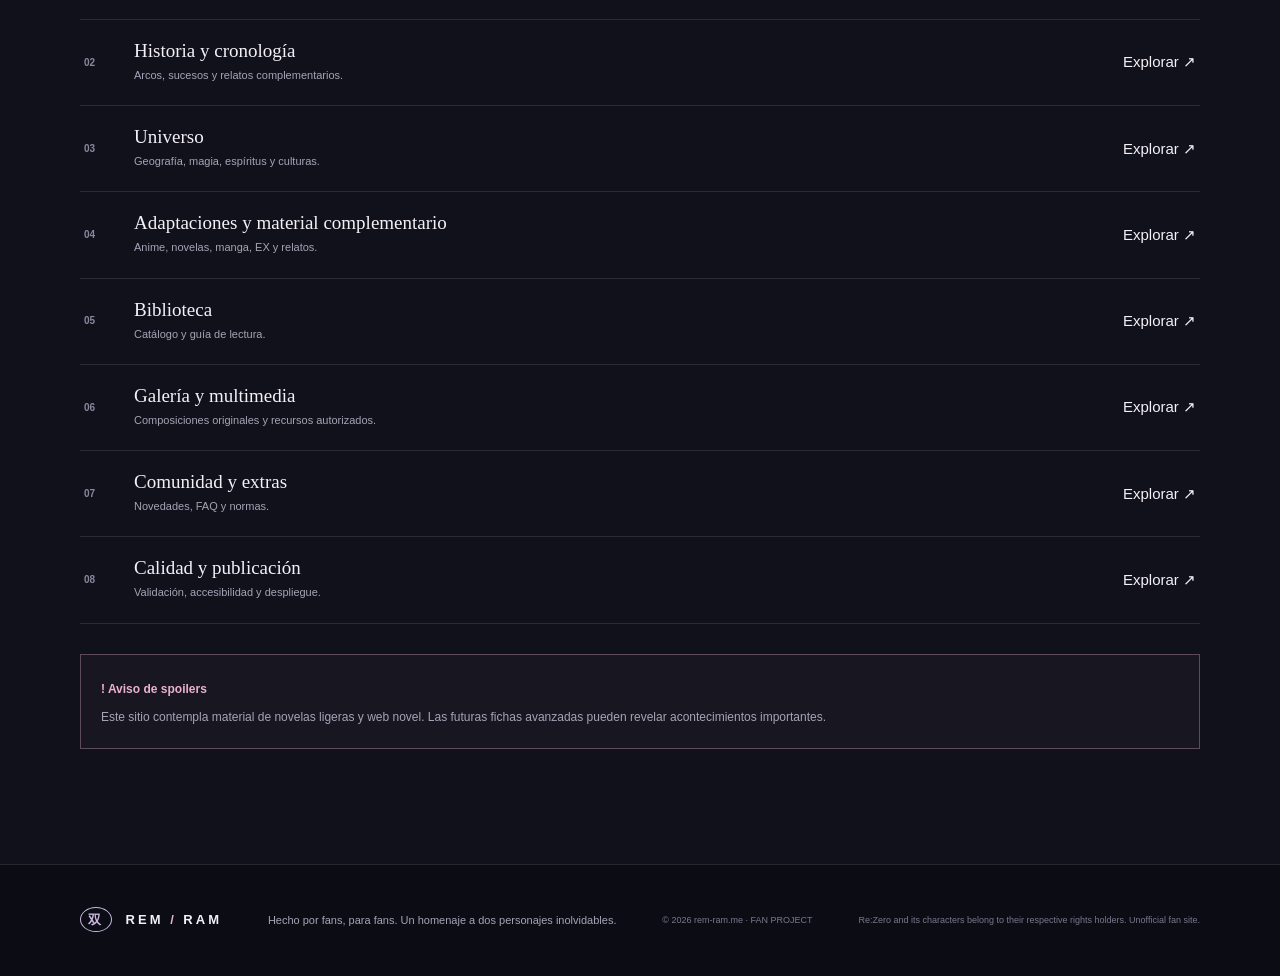
==== commit 9953bb71: "Connect new archive sections from the homepage" ====
--- a/index.html
+++ b/index.html
@@ -2,11 +2,11 @@
 <html lang="es">
 <head><meta charset="utf-8"><meta name="viewport" content="width=device-width,initial-scale=1"><meta name="theme-color" content="#11121c"><meta name="description" content="Archivo de fans bilingüe dedicado a Rem y Ram de Re:Zero."><title>Rem & Ram — A Tale of Two Oni</title><link rel="stylesheet" href="assets/css/style.css"></head>
 <body>
-<header class="site-header"><a class="logo" href="#inicio"><span>双</span> REM <i>/</i> RAM</a><button id="menuButton" class="menu-button" aria-expanded="false" aria-label="Abrir menú">☰</button><nav id="mainNav"><a href="#gemelas" data-es="Las gemelas" data-en="The twins">Las gemelas</a><a href="pages/rem.html">Rem</a><a href="pages/ram.html">Ram</a><a href="pages/characters.html" data-es="Personajes" data-en="Characters">Personajes</a><a href="pages/timeline.html" data-es="Historia" data-en="Story">Historia</a><a href="pages/universe.html" data-es="Universo" data-en="World">Universo</a><a href="#archivo" data-es="Archivo" data-en="Archive">Archivo</a></nav><button id="languageButton" class="language">EN</button></header>
+<header class="site-header"><a class="logo" href="#inicio"><span>双</span> REM <i>/</i> RAM</a><button id="menuButton" class="menu-button" aria-expanded="false" aria-label="Abrir menú">☰</button><nav id="mainNav"><a href="#gemelas" data-es="Las gemelas" data-en="The twins">Las gemelas</a><a href="pages/rem.html">Rem</a><a href="pages/ram.html">Ram</a><a href="pages/characters.html" data-es="Personajes" data-en="Characters">Personajes</a><a href="pages/timeline.html" data-es="Historia" data-en="Story">Historia</a><a href="pages/universe.html" data-es="Universo" data-en="World">Universo</a><a href="pages/adaptations.html" data-es="Adaptaciones" data-en="Adaptations">Adaptaciones</a><a href="pages/library.html" data-es="Biblioteca" data-en="Library">Biblioteca</a><a href="pages/gallery.html" data-es="Galería" data-en="Gallery">Galería</a><a href="pages/community.html" data-es="Comunidad" data-en="Community">Comunidad</a><a href="#archivo" data-es="Archivo" data-en="Archive">Archivo</a></nav><button id="languageButton" class="language">EN</button></header>
 <main id="inicio">
 <section class="hero wrap"><div class="hero-copy"><p class="eyebrow" data-es="UN ARCHIVO DE FANS DE RE:ZERO" data-en="A RE:ZERO FAN ARCHIVE">UN ARCHIVO DE FANS DE RE:ZERO</p><h1><span>Rem</span><b>&</b><em>Ram</em></h1><h2 data-es="Dos hermanas. Dos voluntades. Una historia que permanece." data-en="Two sisters. Two wills. One story that remains.">Dos hermanas. Dos voluntades. Una historia que permanece.</h2><p data-es="Un espacio para explorar sus historias, personalidades y vínculo a través del universo de Re:Zero." data-en="A place to explore their stories, personalities, and bond throughout the world of Re:Zero.">Un espacio para explorar sus historias, personalidades y vínculo a través del universo de Re:Zero.</p><a class="button" href="#gemelas" data-es="Explorar el archivo ↗" data-en="Explore the archive ↗">Explorar el archivo ↗</a><small>FAN ARCHIVE · ESPAÑOL / ENGLISH</small></div><div class="hero-art" aria-label="Composición abstracta azul y rosa"><div class="orb orb-blue">青<small>REM</small></div><div class="orb orb-pink">桃<small>RAM</small></div><div class="seal">双<small>ONI</small></div><span class="orbit"></span></div><a class="scroll" href="#gemelas">↓ <span data-es="DESCUBRE SUS HISTORIAS" data-en="DISCOVER THEIR STORIES">DESCUBRE SUS HISTORIAS</span></a></section>
 <section id="gemelas" class="section wrap"><p class="eyebrow">01 / THE TWINS</p><h2 data-es="Dos mitades de una historia" data-en="Two halves of a story">Dos mitades de una historia</h2><p class="intro" data-es="Comparten origen, pasado y hogar, pero cada una ha construido una manera propia de mirar el mundo." data-en="They share an origin, a past, and a home, yet each has built her own way of seeing the world.">Comparten origen, pasado y hogar, pero cada una ha construido una manera propia de mirar el mundo.</p><div class="cards"><article class="character rem-card"><span class="number">01 — REM</span><div class="symbol">水</div><h3>Rem <small>レム</small></h3><p data-es="La hermana menor: amable y entregada, con una determinación que a menudo permanece oculta tras su trato sereno." data-en="The younger sister: kind and devoted, with a determination often hidden behind her calm manner.">La hermana menor: amable y entregada, con una determinación que a menudo permanece oculta tras su trato sereno.</p><a href="pages/rem.html" data-es="Conocer a Rem ↗" data-en="Meet Rem ↗">Conocer a Rem ↗</a></article><article class="character ram-card"><span class="number">02 — RAM</span><div class="symbol">風</div><h3>Ram <small>ラム</small></h3><p data-es="La hermana mayor: aguda, orgullosa y directa, con una voluntad firme y una forma particular de demostrar afecto." data-en="The elder sister: sharp, proud, and direct, with a firm will and a distinctive way of showing affection.">La hermana mayor: aguda, orgullosa y directa, con una voluntad firme y una forma particular de demostrar afecto.</p><a href="pages/ram.html" data-es="Conocer a Ram ↗" data-en="Meet Ram ↗">Conocer a Ram ↗</a></article></div><blockquote data-es="Ser hermanas no significa ser iguales; significa compartir una historia que ninguna otra persona puede contar del mismo modo." data-en="Being sisters does not mean being the same; it means sharing a story no one else can tell in quite the same way.">Ser hermanas no significa ser iguales; significa compartir una historia que ninguna otra persona puede contar del mismo modo.</blockquote></section>
 <section id="rem" class="profile wrap"><div class="profile-art blue-art"><span>R</span><small>BLUE / REM</small></div><div><p class="eyebrow">02 / CHARACTER FILE</p><h2>Rem <small>レム</small></h2><h3 data-es="Una presencia tranquila con una fuerza que no necesita anunciarse." data-en="A quiet presence with a strength that needs no announcement.">Una presencia tranquila con una fuerza que no necesita anunciarse.</h3><dl><div><dt data-es="Rol" data-en="Role">Rol</dt><dd data-es="Sirvienta de la mansión Roswaal" data-en="Maid at the Roswaal mansion">Sirvienta de la mansión Roswaal</dd></div><div><dt data-es="Relación" data-en="Relation">Relación</dt><dd data-es="Hermana menor de Ram" data-en="Ram's younger sister">Hermana menor de Ram</dd></div><div><dt data-es="Linaje" data-en="Lineage">Linaje</dt><dd>Oni</dd></div></dl><p data-es="Rem es una de las gemelas oni que trabajan en la mansión de Roswaal. Su carácter combina cortesía, sensibilidad y una gran capacidad para actuar cuando alguien que aprecia está en peligro. Su historia explora la identidad, la culpa, la confianza y la posibilidad de encontrar valor en uno mismo." data-en="Rem is one of the oni twins working at the Roswaal mansion. Her nature combines courtesy, sensitivity, and the ability to act when someone she cares about is in danger. Her story explores identity, guilt, trust, and finding worth within oneself.">Rem es una de las gemelas oni que trabajan en la mansión de Roswaal. Su carácter combina cortesía, sensibilidad y una gran capacidad para actuar cuando alguien que aprecia está en peligro. Su historia explora la identidad, la culpa, la confianza y la posibilidad de encontrar valor en uno mismo.</p><a href="pages/rem.html" class="back-link" data-es="Leer ficha completa ↗" data-en="Read full profile ↗">Leer ficha completa ↗</a></div></section>
 <section id="ram" class="profile reverse wrap"><div class="profile-art pink-art"><span>R</span><small>PINK / RAM</small></div><div><p class="eyebrow">03 / CHARACTER FILE</p><h2>Ram <small>ラム</small></h2><h3 data-es="Una lengua afilada, una mente brillante y un corazón más complejo de lo que deja ver." data-en="A sharp tongue, a brilliant mind, and a heart more complex than she lets on.">Una lengua afilada, una mente brillante y un corazón más complejo de lo que deja ver.</h3><dl><div><dt data-es="Rol" data-en="Role">Rol</dt><dd data-es="Sirvienta de la mansión Roswaal" data-en="Maid at the Roswaal mansion">Sirvienta de la mansión Roswaal</dd></div><div><dt data-es="Relación" data-en="Relation">Relación</dt><dd data-es="Hermana mayor de Rem" data-en="Rem's older sister">Hermana mayor de Rem</dd></div><div><dt data-es="Linaje" data-en="Lineage">Linaje</dt><dd>Oni</dd></div></dl><p data-es="Ram es la hermana mayor de Rem. Es conocida por su inteligencia, confianza y manera mordaz de hablar. Detrás de su actitud distante existe una historia marcada por la pérdida, la lealtad y decisiones difíciles. Su vínculo con Rem es central para su identidad." data-en="Ram is Rem's older sister. She is known for her intelligence, confidence, and biting way of speaking. Behind her distant attitude lies a story shaped by loss, loyalty, and difficult choices. Her bond with Rem is central to her identity.">Ram es la hermana mayor de Rem. Es conocida por su inteligencia, confianza y manera mordaz de hablar. Detrás de su actitud distante existe una historia marcada por la pérdida, la lealtad y decisiones difíciles. Su vínculo con Rem es central para su identidad.</p><a href="pages/ram.html" class="back-link" data-es="Leer ficha completa ↗" data-en="Read full profile ↗">Leer ficha completa ↗</a></div></section>
-<section id="archivo" class="section archive wrap"><p class="eyebrow">04 / THE ARCHIVE</p><h2 data-es="El archivo continúa" data-en="The archive goes on">El archivo continúa</h2><p class="intro" data-es="Una biblioteca en crecimiento para reunir material, análisis y recuerdos de las gemelas." data-en="A growing library for material, analysis, and memories of the twins.">Una biblioteca en crecimiento para reunir material, análisis y recuerdos de las gemelas.</p><div class="archive-list"><article><b>01</b><div><h3 data-es="Personajes" data-en="Characters">Personajes</h3><p data-es="Índice de personajes, facciones y relaciones." data-en="Character directory, factions, and relationships.">Índice de personajes, facciones y relaciones.</p></div><a href="pages/characters.html" data-es="Explorar ↗" data-en="Explore ↗">Explorar ↗</a></article><article><b>02</b><div><h3 data-es="Historia y cronología" data-en="Story & timeline">Historia y cronología</h3><p data-es="Arcos, sucesos y relatos complementarios." data-en="Story arcs, events, and side stories.">Arcos, sucesos y relatos complementarios.</p></div><a href="pages/timeline.html" data-es="Explorar ↗" data-en="Explore ↗">Explorar ↗</a></article><article><b>03</b><div><h3 data-es="Universo" data-en="World guide">Universo</h3><p data-es="Geografía, magia, espíritus y culturas." data-en="Geography, magic, spirits, and cultures.">Geografía, magia, espíritus y culturas.</p></div><a href="pages/universe.html" data-es="Explorar ↗" data-en="Explore ↗">Explorar ↗</a></article><article><b>04</b><div><h3 data-es="Novelas, anime y galería" data-en="Novels, anime & gallery">Novelas, anime y galería</h3><p data-es="Las próximas secciones del archivo." data-en="The next sections of the archive.">Las próximas secciones del archivo.</p></div><span data-es="EN DESARROLLO" data-en="IN PROGRESS">EN DESARROLLO</span></article></div><aside class="spoiler"><strong>! <span data-es="Aviso de spoilers" data-en="Spoiler notice">Aviso de spoilers</span></strong><p data-es="Este sitio contempla material de novelas ligeras y web novel. Las futuras fichas avanzadas pueden revelar acontecimientos importantes." data-en="This site covers light novel and web novel material. Future in-depth entries may reveal major story events.">Este sitio contempla material de novelas ligeras y web novel. Las futuras fichas avanzadas pueden revelar acontecimientos importantes.</p></aside></section>
+<section id="archivo" class="section archive wrap"><p class="eyebrow">04 / THE ARCHIVE</p><h2 data-es="El archivo continúa" data-en="The archive goes on">El archivo continúa</h2><p class="intro" data-es="Una biblioteca en crecimiento para reunir material, análisis y recuerdos de las gemelas." data-en="A growing library for material, analysis, and memories of the twins.">Una biblioteca en crecimiento para reunir material, análisis y recuerdos de las gemelas.</p><div class="archive-list"><article><b>01</b><div><h3 data-es="Personajes" data-en="Characters">Personajes</h3><p data-es="Índice de personajes, facciones y relaciones." data-en="Character directory, factions, and relationships.">Índice de personajes, facciones y relaciones.</p></div><a href="pages/characters.html" data-es="Explorar ↗" data-en="Explore ↗">Explorar ↗</a></article><article><b>02</b><div><h3 data-es="Historia y cronología" data-en="Story & timeline">Historia y cronología</h3><p data-es="Arcos, sucesos y relatos complementarios." data-en="Story arcs, events, and side stories.">Arcos, sucesos y relatos complementarios.</p></div><a href="pages/timeline.html" data-es="Explorar ↗" data-en="Explore ↗">Explorar ↗</a></article><article><b>03</b><div><h3 data-es="Universo" data-en="World guide">Universo</h3><p data-es="Geografía, magia, espíritus y culturas." data-en="Geography, magic, spirits, and cultures.">Geografía, magia, espíritus y culturas.</p></div><a href="pages/universe.html" data-es="Explorar ↗" data-en="Explore ↗">Explorar ↗</a></article><article><b>04</b><div><h3 data-es="Adaptaciones y material complementario" data-en="Adaptations & supplementary material">Adaptaciones y material complementario</h3><p data-es="Anime, novelas, manga, EX y relatos." data-en="Anime, novels, manga, EX and side stories.">Anime, novelas, manga, EX y relatos.</p></div><a href="pages/adaptations.html">Explorar ↗</a></article><article><b>05</b><div><h3>Biblioteca</h3><p>Catálogo y guía de lectura.</p></div><a href="pages/library.html">Explorar ↗</a></article><article><b>06</b><div><h3>Galería y multimedia</h3><p>Composiciones originales y recursos autorizados.</p></div><a href="pages/gallery.html">Explorar ↗</a></article><article><b>07</b><div><h3>Comunidad y extras</h3><p>Novedades, FAQ y normas.</p></div><a href="pages/community.html">Explorar ↗</a></article><article><b>08</b><div><h3>Calidad y publicación</h3><p>Validación, accesibilidad y despliegue.</p></div><a href="pages/quality.html">Explorar ↗</a></article></div><aside class="spoiler"><strong>! <span data-es="Aviso de spoilers" data-en="Spoiler notice">Aviso de spoilers</span></strong><p data-es="Este sitio contempla material de novelas ligeras y web novel. Las futuras fichas avanzadas pueden revelar acontecimientos importantes." data-en="This site covers light novel and web novel material. Future in-depth entries may reveal major story events.">Este sitio contempla material de novelas ligeras y web novel. Las futuras fichas avanzadas pueden revelar acontecimientos importantes.</p></aside></section>
 </main><footer><a class="logo" href="#inicio"><span>双</span> REM <i>/</i> RAM</a><p data-es="Hecho por fans, para fans. Un homenaje a dos personajes inolvidables." data-en="Made by fans, for fans. A tribute to two unforgettable characters.">Hecho por fans, para fans. Un homenaje a dos personajes inolvidables.</p><small>© <span id="year"></span> rem-ram.me · FAN PROJECT</small><small>Re:Zero and its characters belong to their respective rights holders. Unofficial fan site.</small></footer><script src="assets/js/main.js"></script></body></html>
